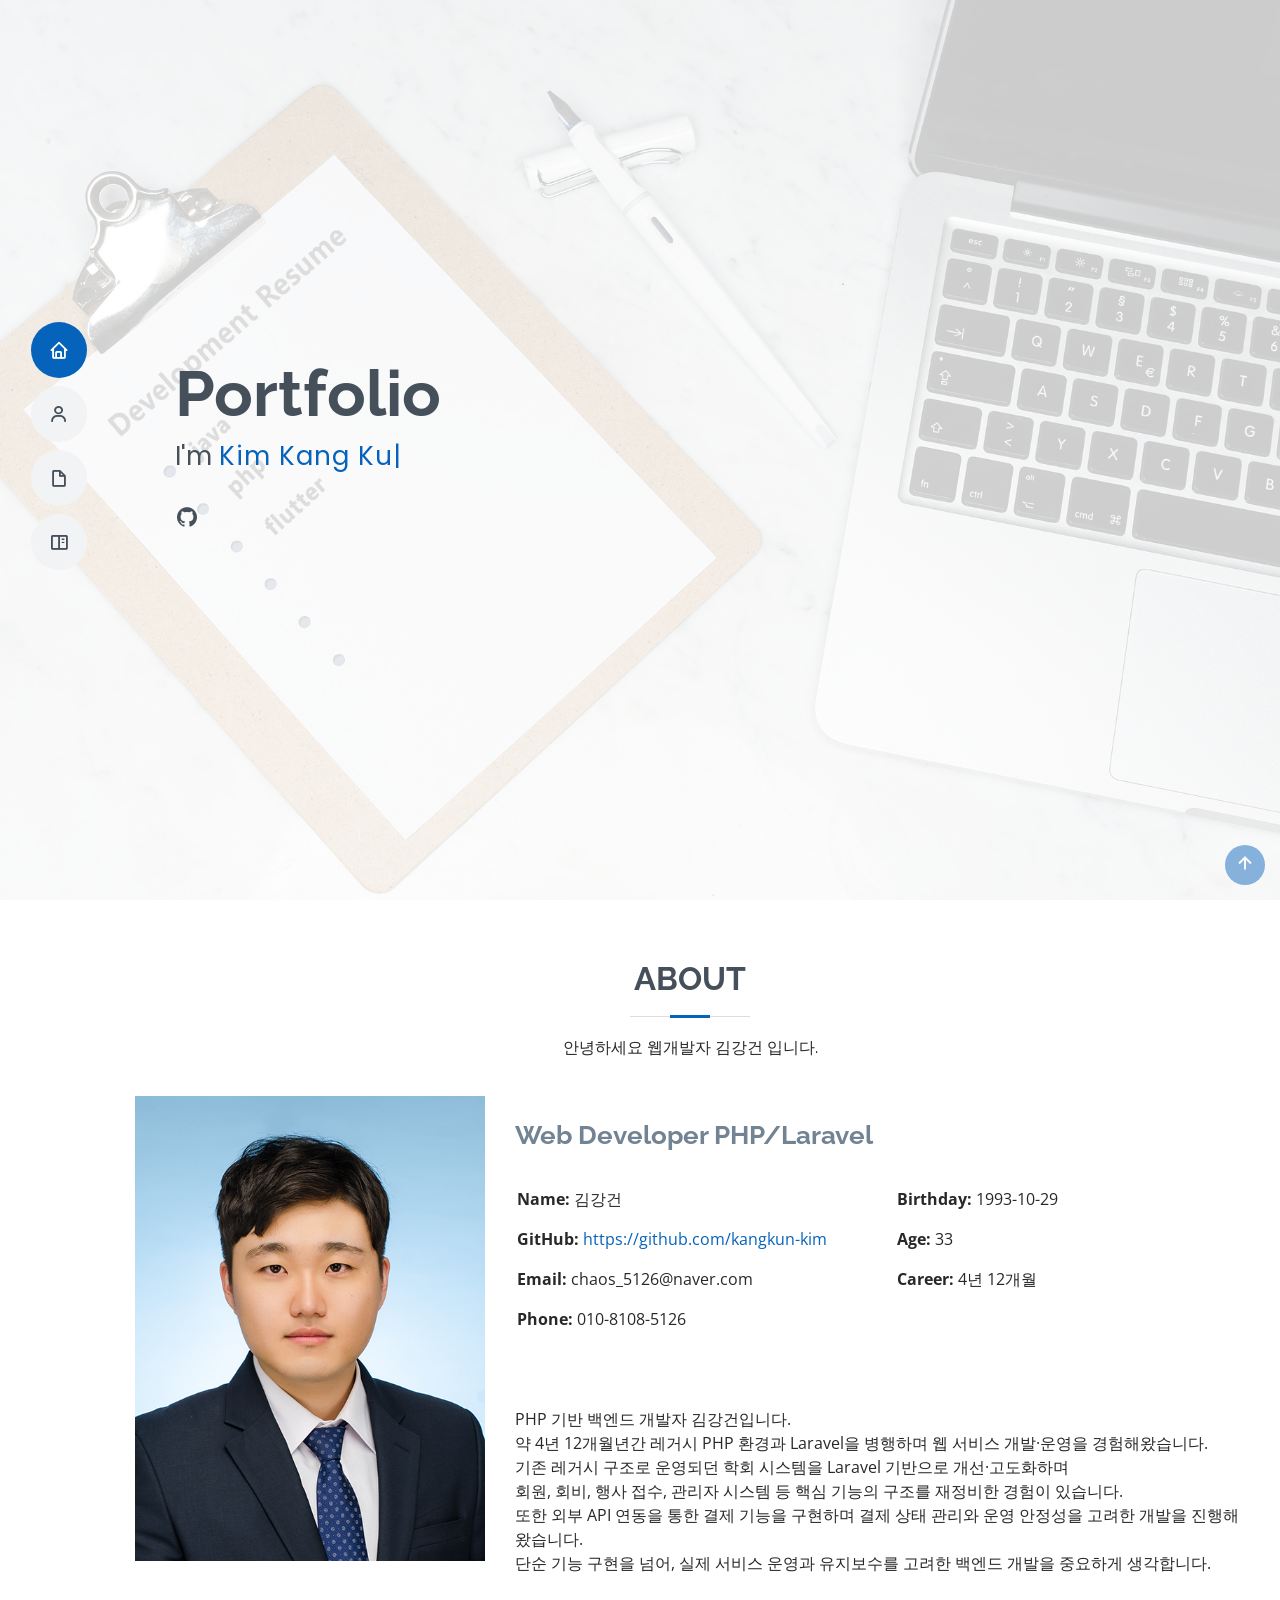
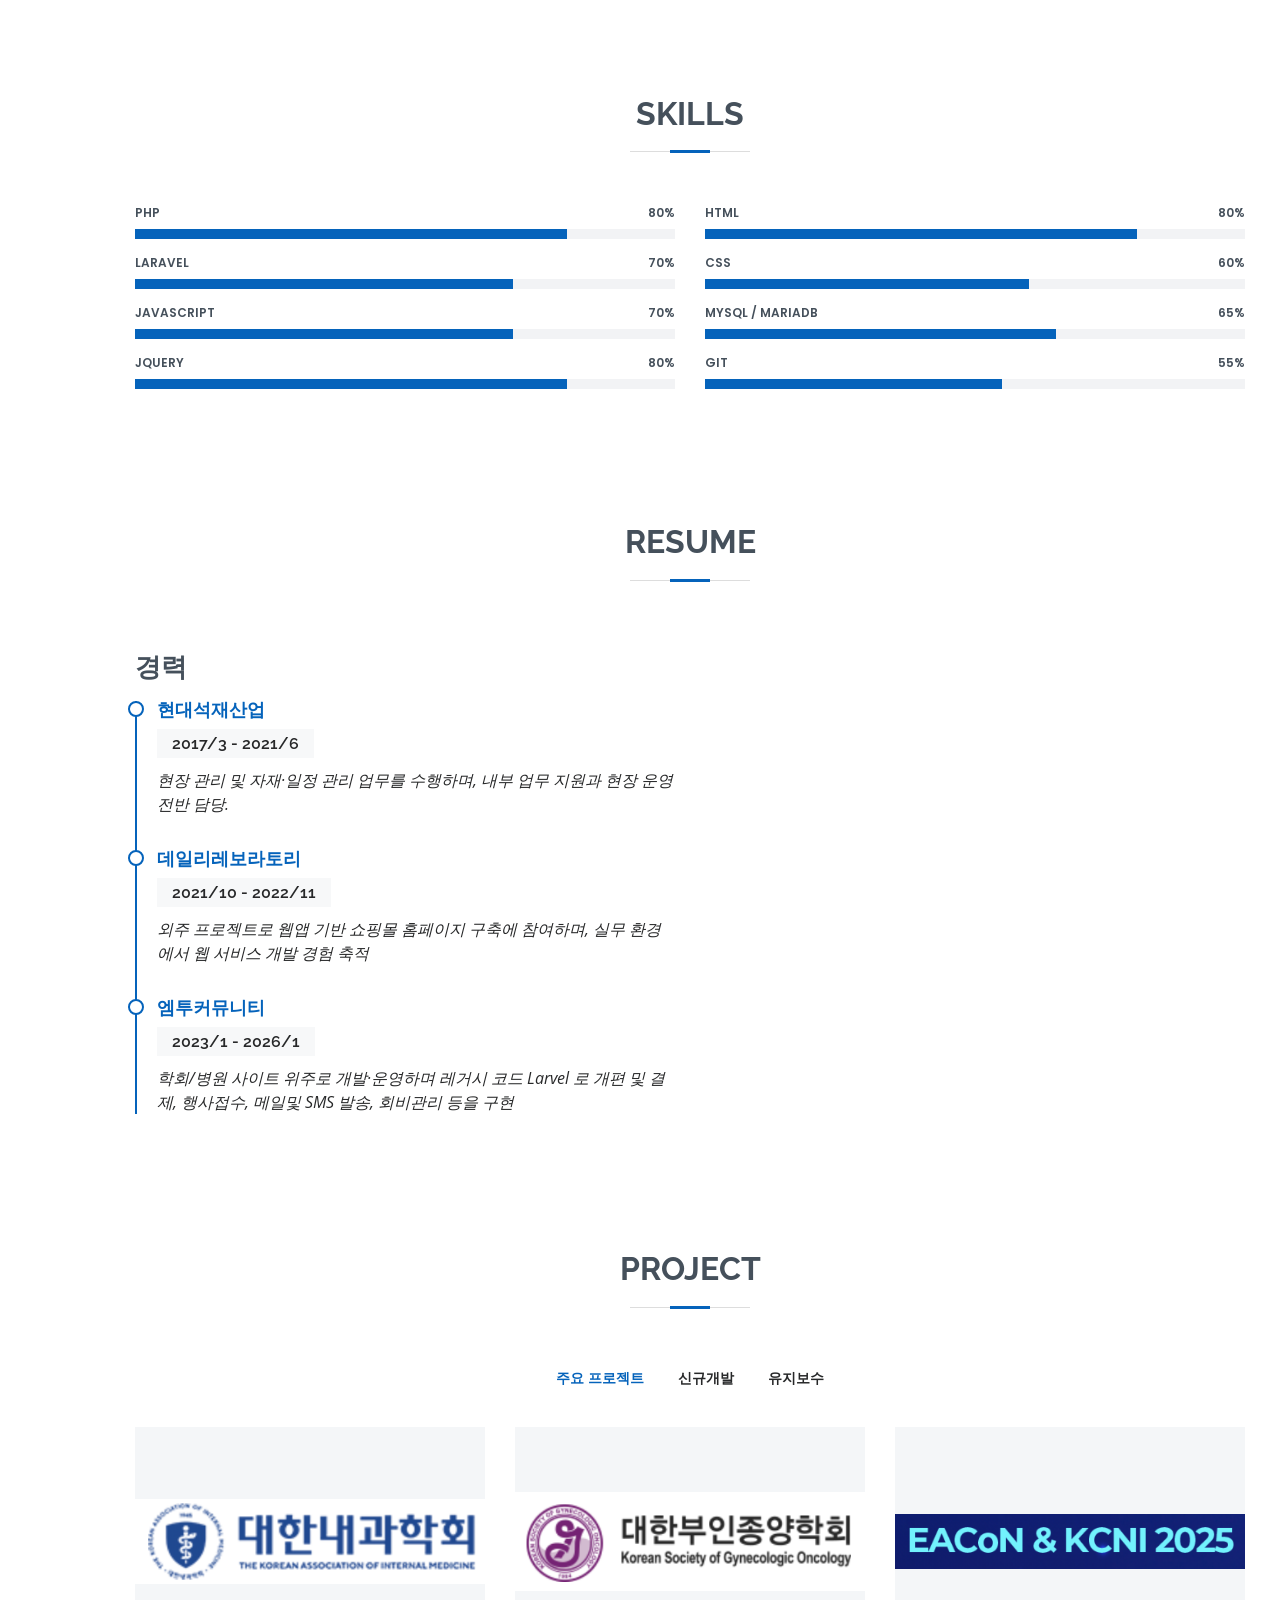
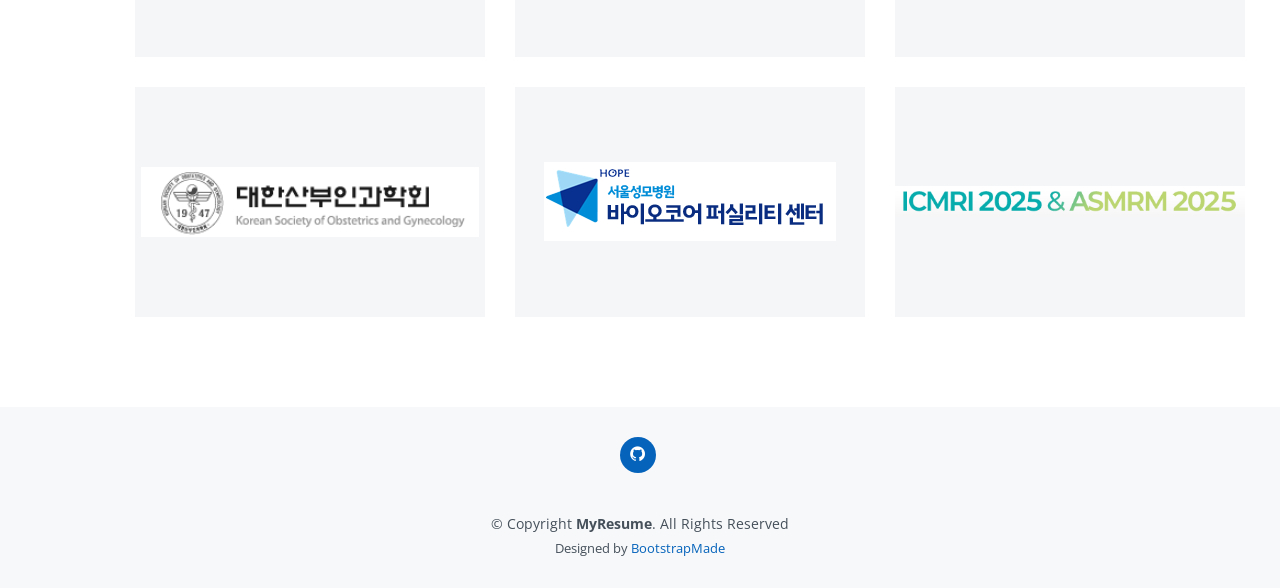
==== index.html @ 1f988ce3 "최종 포트폴리오 업데이트" ====
<!DOCTYPE html>
<html lang="kr">

<head>
    <meta charset="utf-8">
    <meta content="width=device-width, initial-scale=1.0" name="viewport">

    <title>Portfolio</title>
    <meta content="" name="description">
    <meta content="" name="keywords">

    <meta property="og:title" content="Portfolio" />
    <meta property="og:url" content="http://www.asufi.tk/" />
    <meta property="og:type" content="website" />
    <meta property="og:image" content="./img/hero-bg.png" />
    <meta property="og:title" content="Portfolio" />
    <meta property="og:description" content="Developer Portfolio" />

    <!-- Favicons -->
    <link href="./img/favicon.png" rel="icon">
    <link href="./img/apple-touch-icon.png" rel="apple-touch-icon">

    <!-- Google Fonts -->
    <link
        href="https://fonts.googleapis.com/css?family=Open+Sans:300,300i,400,400i,600,600i,700,700i|Raleway:300,300i,400,400i,500,500i,600,600i,700,700i|Poppins:300,300i,400,400i,500,500i,600,600i,700,700i"
        rel="stylesheet">

    <!-- Vendor CSS Files -->
    <link href="./vendor/bootstrap/css/bootstrap.min.css" rel="stylesheet">
    <link href="./vendor/icofont/icofont.min.css" rel="stylesheet">
    <link href="./vendor/boxicons/css/boxicons.min.css" rel="stylesheet">
    <link href="./vendor/venobox/venobox.css" rel="stylesheet">
    <link href="./vendor/owl.carousel/assets/owl.carousel.min.css" rel="stylesheet">
    <link href="./vendor/aos/aos.css" rel="stylesheet">

    <!-- Template Main CSS File -->
    <link href="./css/style.css" rel="stylesheet">

    <style>
        .portfolio-wrap > img {
            width: 100%;
            max-height: 135.93px;
        }

        .thumb-box {
            width: 100%;
            height: 230px;
            display: flex;
            align-items: center;
            justify-content: center;
            background: #f4f6f8;
        }

        .thumb-box img {
            max-width: 100%;
            max-height: 100%;
            object-fit: contain;
        }
    </style>

    <!-- jquery -->
    <script src="https://ajax.googleapis.com/ajax/libs/jquery/3.5.1/jquery.min.js"></script>
</head>

<body>
    <!-- ======= Mobile nav toggle button ======= -->
    <i class="bi bi-list mobile-nav-toggle d-xl-none"></i>
    <!-- ======= Header ======= -->
    <header id="header" class="d-flex flex-column justify-content-center">

        <nav id="navbar" class="navbar nav-menu">
            <ul>
                <li>
                    <a href="#hero" class="nav-link scrollto active">
                        <i class="bx bx-home"></i>
                        <span>Home</span>
                    </a>
                </li>
                <li>
                    <a href="#about" class="nav-link scrollto">
                        <i class="bx bx-user"></i>
                        <span>About</span>
                    </a>
                </li>
                <li>
                    <a href="#resume" class="nav-link scrollto">
                        <i class="bx bx-file-blank"></i>
                        <span>Resume</span>
                    </a>
                </li>
                <li>
                    <a href="#portfolio" class="nav-link scrollto">
                        <i class="bx bx-book-content"></i>
                        <span>Project</span>
                    </a>
                </li>
            </ul>
        </nav>
        <!-- .nav-menu -->
    </header>
    <!-- End Header -->

    <!-- ======= Hero Section ======= -->
    <section id="hero" class="d-flex flex-column justify-content-center">
        <div class="container" data-aos="zoom-in" data-aos-delay="100">
            <h1>Portfolio</h1>
            <p>I'm <span class="typed" id="typed-text"></span></p>

            <div class="social-links" id="hero-social-links">
            </div>
        </div>
    </section>
    <!-- End Hero -->

    <main id="main">
        <!-- ======= About Section ======= -->
        <section id="about" class="about">
            <div class="container" data-aos="fade-up">

                <div class="section-title">
                    <h2>About</h2>
                    <h6 id="about-greeting"></h6>
                </div>

                <div class="row">
                    <div class="col-lg-4">
                        <img src="./img/profile-img.jpg" class="img-fluid" alt="">
                    </div>
                    <div class="col-lg-8 pt-4 pt-lg-0 content">
                        <br>
                        <h3 id="about-title"></h3>

                        <br>
                        <div class="row">
                            <div class="col-lg-6">
                                <ul id="about-info-left"></ul>
                            </div>

                            <div class="col-lg-6">
                                <ul id="about-info-right"></ul>
                            </div>
                        </div>

                        <br>

                        <p id="about-text"></p>
                    </div>
                </div>

            </div>
        </section>
        <!-- End About Section -->

        <!-- ======= Skills Section ======= -->
        <section id="skills" class="skills section-bg">
            <div class="container" data-aos="fade-up">
                <div class="section-title">
                    <h2>Skills</h2>
                    <p></p>
                </div>

                <div class="row skills-content" id="skills-container">
                </div>
            </div>
        </section>
        <!-- End Skills Section -->

        <!-- ======= Resume Section ======= -->
        <section id="resume" class="resume">
            <div class="container" data-aos="fade-up">
                <div class="section-title">
                    <h2>Resume</h2>
                </div>

                <div class="row">
                    <div class="col-lg-6">
                        <h3 class="resume-title">경력</h3>
                        <div id="resume-container"></div>
                    </div>
                </div>

            </div>
        </section>
        <!-- End Resume Section -->


        <!-- ======= Project Section ======= -->
        <section id="portfolio" class="portfolio section-bg">
            <div class="container" data-aos="fade-up">

                <div class="section-title">
                    <h2>Project</h2>
                
                </div>

                <div class="row">
                    <div class="col-lg-12 d-flex justify-content-center" data-aos="fade-up" data-aos-delay="100">
                        <ul id="portfolio-flters">
                            <li data-filter="*" class="filter-active">주요 프로젝트</li>
                            <li data-filter=".filter-web">신규개발</li>
                            <li data-filter=".filter-app">유지보수</li>
                        </ul>
                    </div>
                </div>

                <div class="row portfolio-container" id="portfolio-container" data-aos="fade-up" data-aos-delay="200">
                </div>

            </div>
        </section>
        <!-- End Portfolio Section -->
    </main>


    <!-- ======= Footer ======= -->
    <footer id="footer">
        <div class="container">
            <div class="social-links" id="footer-social-links">
            </div>

            <div class="copyright">
                &copy; Copyright <strong><span>MyResume</span></strong>. All Rights Reserved
            </div>

            <div class="credits">
                Designed by <a href="https://bootstrapmade.com/">BootstrapMade</a>
            </div>
        </div>
    </footer>
    <!-- End Footer -->

    <a href="#" class="back-to-top"><i class="bx bx-up-arrow-alt"></i></a>
    <div id="preloader"></div>

    <!-- Vendor JS Files -->
    <script src="./vendor/jquery/jquery.min.js"></script>
    <script src="./vendor/bootstrap/js/bootstrap.bundle.min.js"></script>
    <script src="./vendor/jquery.easing/jquery.easing.min.js"></script>
    <script src="./vendor/php-email-form/validate.js"></script>
    <script src="./vendor/waypoints/jquery.waypoints.min.js"></script>
    <script src="./vendor/counterup/counterup.min.js"></script>
    <script src="./vendor/isotope-layout/isotope.pkgd.min.js"></script>
    <script src="./vendor/venobox/venobox.min.js"></script>
    <script src="./vendor/owl.carousel/owl.carousel.min.js"></script>
    <script src="./vendor/typed.js/typed.min.js"></script>
    <script src="./vendor/aos/aos.js"></script>

    <!-- Template Main JS File -->
    <script src="./js/main.js"></script>

    <script>
        let siteData = null;

        const calculateAge = (birthday) => {
            const currentDate = new Date();
            const currentYear = currentDate.getFullYear();
            const currentMonth = currentDate.getMonth();
            const currentDay = currentDate.getDate();

            const birthParts = birthday.split('-');
            const birthDate = new Date(parseInt(birthParts[0]), parseInt(birthParts[1]) - 1, parseInt(birthParts[2]));

            let age = currentYear - birthDate.getFullYear();

            if (currentMonth < birthDate.getMonth() ||
                (currentMonth === birthDate.getMonth() && currentDay < birthDate.getDate())) {
                age--;
            }

            return age;
        }

        const calculateCareer = (careerStart) => {
            const startParts = careerStart.split('-');
            const startDate = new Date(parseInt(startParts[0]), parseInt(startParts[1]) - 1, 1);
            const currentDate = new Date();

            let years = currentDate.getFullYear() - startDate.getFullYear();
            let months = currentDate.getMonth() - startDate.getMonth();

            if (months < 0) {
                years--;
                months += 12;
            }

            months += 1;

            return `${years}년 ${months}개월`;
        }

        const renderSocialLinks = (containerId, profile) => {
            const container = document.getElementById(containerId);
            container.innerHTML = `
                <a href="${profile.github}" class="github"><i class="bx bxl-github"></i></a>
            `;
        }

        const renderHero = (profile) => {
            renderSocialLinks('hero-social-links', profile);

            // typed.js 초기화
            if ($('.typed').length) {
                new Typed('#typed-text', {
                    strings: profile.typedItems,
                    loop: true,
                    typeSpeed: 100,
                    backSpeed: 50,
                    backDelay: 2000
                });
            }
        }

        const renderAbout = (profile) => {
            const career = calculateCareer(profile.careerStart);
            const age = calculateAge(profile.birthday);

            document.getElementById('about-greeting').textContent = `안녕하세요 웹개발자 ${profile.name} 입니다.`;
            document.getElementById('about-title').textContent = profile.title;

            document.getElementById('about-info-left').innerHTML = `
                <li><i class="bi bi-chevron-right"></i> <strong>Name:</strong> <span>${profile.name}</span></li>
                <li><i class="bi bi-chevron-right"></i> <strong>GitHub:</strong> <span><a href="${profile.github}">${profile.github}</a></span></li>
                <li><i class="bi bi-chevron-right"></i> <strong>Email:</strong> <span>${profile.email}</span></li>
                <li><i class="bi bi-chevron-right"></i> <strong>Phone:</strong> <span>${profile.phone}</span></li>
            `;

            document.getElementById('about-info-right').innerHTML = `
                <li><i class="bi bi-chevron-right"></i> <strong>Birthday:</strong> <span>${profile.birthday}</span></li>
                <li><i class="bi bi-chevron-right"></i> <strong>Age:</strong> <span>${age}</span></li>
                <li><i class="bi bi-chevron-right"></i> <strong>Career:</strong> <span>${career}</span></li>
                
            `;

            let aboutText = profile.aboutText.replace(/<span class="career"><\/span>/g, career);
            document.getElementById('about-text').innerHTML = '<br>' + aboutText;

            renderSocialLinks('footer-social-links', profile);
        }

        const renderSkills = (skills) => {
            const container = document.getElementById('skills-container');
            let html = '';

            for (let i = 0; i < skills.length; i += 2) {
                html += '<div class="col-lg-6">';

                // First skill in pair
                html += `
                    <div class="progress">
                        <span class="skill">${skills[i].name} <i class="val">${skills[i].percentage}%</i></span>
                        <div class="progress-bar-wrap">
                            <div class="progress-bar" role="progressbar" aria-valuenow="${skills[i].percentage}" aria-valuemin="0" aria-valuemax="100"></div>
                        </div>
                    </div>
                `;

                // Second skill in pair (if exists)
                if (skills[i + 1]) {
                    html += `
                        <div class="progress">
                            <span class="skill">${skills[i + 1].name} <i class="val">${skills[i + 1].percentage}%</i></span>
                            <div class="progress-bar-wrap">
                                <div class="progress-bar" role="progressbar" aria-valuenow="${skills[i + 1].percentage}" aria-valuemin="0" aria-valuemax="100"></div>
                            </div>
                        </div>
                    `;
                }

                html += '</div>';
            }

            container.innerHTML = html;
        }

        const renderResume = (resume) => {
            const container = document.getElementById('resume-container');
            let html = '';

            resume.forEach(item => {
                html += `
                    <div class="resume-item">
                        <h4>${item.title}</h4>
                        <h5>${item.period}</h5>
                        <p><em>${item.description}</em></p>
                    </div>
                `;
            });

            container.innerHTML = html;
        }

        const renderProjects = (projects) => {
            const container = document.getElementById('portfolio-container');
            let html = '';

            projects.forEach(project => {
                html += `
                    <div class="col-lg-4 col-md-6 portfolio-item ${project.filter}">
                        <div class="portfolio-wrap">
    <div class="thumb-box">
        <img src="${project.thumbnail}" alt="">
    </div>
    <div class="portfolio-info">
                                <h4>${project.name}</h4>
                                <p>${project.category}</p>
                                <div class="portfolio-links">
                                    <a href="./project.html?name=${project.id}"
                                        data-gall="portfolioDetailsGallery" data-vbtype="iframe" class="venobox"
                                        title="Portfolio Details"><i class="bx bx-link"></i></a>
                                </div>
                            </div>
                        </div>
                    </div>
                `;
            });

            container.innerHTML = html;
        }

        const initIsotope = () => {
            let portfolioContainer = document.querySelector('.portfolio-container');
            if (portfolioContainer) {
                let portfolioIsotope = new Isotope(portfolioContainer, {
                    itemSelector: '.portfolio-item'
                });

                let portfolioFilters = document.querySelectorAll('#portfolio-flters li');

                portfolioFilters.forEach(filter => {
                    filter.addEventListener('click', function(e) {
                        e.preventDefault();
                        portfolioFilters.forEach(el => el.classList.remove('filter-active'));
                        this.classList.add('filter-active');

                        portfolioIsotope.arrange({
                            filter: this.getAttribute('data-filter')
                        });
                    });
                });
            }
        }

        const initVenobox = () => {
            $(document).ready(function() {
                $('.venobox').venobox();
            });
        }

        $(function() {
            fetch('./data.json')
                .then(response => response.json())
                .then(data => {
                    siteData = data;

                    renderHero(data.profile);
                    renderAbout(data.profile);
                    renderSkills(data.skills);
                    renderResume(data.resume);
                    renderProjects(data.projects);

                    // 포트폴리오 필터 재초기화
                    setTimeout(() => {
                        initIsotope();
                        initVenobox();
                    }, 100);
                })
                .catch(error => console.error('Error loading data:', error));
        });
    </script>

</body>

</html>
---- css/style.css ----
/**
* Template Name: MyResume - v2.1.0
* Template URL: https://bootstrapmade.com/free-html-bootstrap-template-my-resume/
* Author: BootstrapMade.com
* License: https://bootstrapmade.com/license/
*/

/*--------------------------------------------------------------
# General
--------------------------------------------------------------*/
body {
  font-family: "Open Sans", sans-serif;
  color: #272829;
}

a {
  color: #0563bb;
}

a:hover {
  color: #067ded;
  text-decoration: none;
}

h1, h2, h3, h4, h5, h6 {
  font-family: "Raleway", sans-serif;
}

#contactFormbutton {
    background: #0563bb;
    border: 0;
    padding: 10px 35px;
    color: #fff;
    transition: 0.4s;
    border-radius: 50px;
  }

  #contactFormbutton {
    background: #0678e3;
  }

/*--------------------------------------------------------------
# Back to top button
--------------------------------------------------------------*/
.back-to-top {
  position: fixed;
  display: none;
  width: 40px;
  height: 40px;
  border-radius: 50px;
  right: 15px;
  bottom: 15px;
  background: #0563bb;
  color: #fff;
  transition: display 0.5s ease-in-out;
  z-index: 99999;
}

.back-to-top i {
  font-size: 24px;
  position: absolute;
  top: 7px;
  left: 8px;
}

.back-to-top:hover {
  color: #fff;
  background: #0678e3;
  transition: background 0.2s ease-in-out;
}

/*--------------------------------------------------------------
# Preloader
--------------------------------------------------------------*/
#preloader {
  position: fixed;
  top: 0;
  left: 0;
  right: 0;
  bottom: 0;
  z-index: 9999;
  overflow: hidden;
  background: #fff;
}

#preloader:before {
  content: "";
  position: fixed;
  top: calc(50% - 30px);
  left: calc(50% - 30px);
  border: 6px solid #0563bb;
  border-top-color: #fff;
  border-bottom-color: #fff;
  border-radius: 50%;
  width: 60px;
  height: 60px;
  -webkit-animation: animate-preloader 1s linear infinite;
  animation: animate-preloader 1s linear infinite;
}

@-webkit-keyframes animate-preloader {
  0% {
    transform: rotate(0deg);
  }
  100% {
    transform: rotate(360deg);
  }
}

@keyframes animate-preloader {
  0% {
    transform: rotate(0deg);
  }
  100% {
    transform: rotate(360deg);
  }
}

/*--------------------------------------------------------------
# Disable aos animation delay on mobile devices
--------------------------------------------------------------*/
@media screen and (max-width: 768px) {
  [data-aos-delay] {
    transition-delay: 0 !important;
  }
}

/*--------------------------------------------------------------
# Header
--------------------------------------------------------------*/
#header {
  position: fixed;
  top: 0;
  left: 0;
  bottom: 0;
  z-index: 9997;
  transition: all 0.5s;
  padding: 15px;
  overflow-y: auto;
}

@media (max-width: 992px) {
  #header {
    width: 300px;
    background: #fff;
    border-right: 1px solid #e6e9ec;
    left: -300px;
  }
}

@media (min-width: 992px) {
  #main {
    margin-left: 100px;
  }
}

/*--------------------------------------------------------------
# Navigation Menu
--------------------------------------------------------------*/
/* Desktop Navigation */
.nav-menu * {
  margin: 0;
  padding: 0;
  list-style: none;
}

.nav-menu > ul > li {
  position: relative;
  white-space: nowrap;
}

.nav-menu a {
  display: flex;
  align-items: center;
  color: #45505b;
  padding: 10px 18px;
  margin-bottom: 8px;
  transition: 0.3s;
  font-size: 15px;
  border-radius: 50px;
  background: #f2f3f5;
  height: 56px;
  width: 100%;
  overflow: hidden;
  transition: 0.3s;
}

.nav-menu a i {
  font-size: 20px;
}

.nav-menu a span {
  padding: 0 5px 0 7px;
  color: #45505b;
}

@media (min-width: 992px) {
  .nav-menu a {
    width: 56px;
  }
  .nav-menu a span {
    display: none;
    color: #fff;
  }
}

.nav-menu a:hover, .nav-menu .active > a, .nav-menu li:hover > a {
  color: #fff;
  background: #0563bb;
}

.nav-menu a:hover span, .nav-menu .active > a span, .nav-menu li:hover > a span {
  color: #fff;
}

.nav-menu a:hover, .nav-menu li:hover > a {
  width: 100%;
  color: #fff;
}

.nav-menu a:hover span, .nav-menu li:hover > a span {
  display: block;
}

/* Mobile Navigation */
.mobile-nav-toggle {
  position: fixed;
  right: 15px;
  top: 15px;
  z-index: 9998;
  border: 0;
  background: none;
  font-size: 24px;
  transition: all 0.4s;
  outline: none !important;
  line-height: 1;
  cursor: pointer;
  text-align: right;
}

.mobile-nav-toggle i {
  color: #45505b;
}

.mobile-nav-active {
  overflow: hidden;
}

.mobile-nav-active #header {
  left: 0;
}

.mobile-nav-active .mobile-nav-toggle i {
  color: #0563bb;
}

/*--------------------------------------------------------------
# Hero Section
--------------------------------------------------------------*/
#hero {
  width: 100%;
  height: 100vh;
  background: url("../img/hero-bg.jpg") top right no-repeat;
  background-size: cover;
  position: relative;
}

@media (min-width: 992px) {
  #hero {
    padding-left: 160px;
  }
}

#hero:before {
  content: "";
  background: rgba(255, 255, 255, 0.8);
  position: absolute;
  bottom: 0;
  top: 0;
  left: 0;
  right: 0;
}

#hero h1 {
  margin: 0;
  font-size: 64px;
  font-weight: 700;
  line-height: 56px;
  color: #45505b;
}

#hero p {
  color: #45505b;
  margin: 15px 0 0 0;
  font-size: 26px;
  font-family: "Poppins", sans-serif;
}

#hero p span {
  color: #0563bb;
  letter-spacing: 1px;
}

#hero .social-links {
  margin-top: 30px;
}

#hero .social-links a {
  font-size: 24px;
  display: inline-block;
  color: #45505b;
  line-height: 1;
  margin-right: 20px;
  transition: 0.3s;
}

#hero .social-links a:hover {
  color: #0563bb;
}

@media (max-width: 992px) {
  #hero {
    text-align: center;
  }
  #hero h1 {
    font-size: 32px;
    line-height: 36px;
  }
  #hero p {
    margin-top: 10px;
    font-size: 20px;
    line-height: 24px;
  }
}

/*--------------------------------------------------------------
# Sections General
--------------------------------------------------------------*/
section {
  padding: 60px 0;
  overflow: hidden;
}

.section-title {
  text-align: center;
  padding-bottom: 30px;
}

.section-title h2 {
  font-size: 32px;
  font-weight: bold;
  text-transform: uppercase;
  margin-bottom: 20px;
  padding-bottom: 20px;
  position: relative;
  color: #45505b;
}

.section-title h2::before {
  content: '';
  position: absolute;
  display: block;
  width: 120px;
  height: 1px;
  background: #ddd;
  bottom: 1px;
  left: calc(50% - 60px);
}

.section-title h2::after {
  content: '';
  position: absolute;
  display: block;
  width: 40px;
  height: 3px;
  background: #0563bb;
  bottom: 0;
  left: calc(50% - 20px);
}

.section-title p {
  margin-bottom: 0;
}

/*--------------------------------------------------------------
# About
--------------------------------------------------------------*/
.about .content h3 {
  font-weight: 700;
  font-size: 26px;
  color: #728394;
}

.about .content ul {
  list-style: none;
  padding: 0;
}

.about .content ul li {
  padding-bottom: 10px;
}

.about .content ul i {
  font-size: 20px;
  padding-right: 2px;
  color: #0563bb;
}

.about .content p:last-child {
  margin-bottom: 0;
}

/*--------------------------------------------------------------
# Facts
--------------------------------------------------------------*/
.facts .count-box {
  padding: 30px 30px 25px 30px;
  margin-top: 30px;
  width: 100%;
  position: relative;
  text-align: center;
  background: #fff;
}

.facts .count-box i {
  position: absolute;
  top: -25px;
  left: 50%;
  transform: translateX(-50%);
  font-size: 24px;
  background: #0563bb;
  padding: 12px;
  color: #fff;
  border-radius: 50px;
}

.facts .count-box span {
  font-size: 36px;
  display: block;
  font-weight: 600;
  color: #011426;
}

.facts .count-box p {
  padding: 0;
  margin: 0;
  font-family: "Raleway", sans-serif;
  font-size: 14px;
}

/*--------------------------------------------------------------
# Akills
--------------------------------------------------------------*/
.skills .progress {
  height: 50px;
  display: block;
  background: none;
}

.skills .progress .skill {
  padding: 10px 0;
  margin: 0 0 6px 0;
  text-transform: uppercase;
  display: block;
  font-weight: 600;
  font-family: "Poppins", sans-serif;
  color: #45505b;
}

.skills .progress .skill .val {
  float: right;
  font-style: normal;
}

.skills .progress-bar-wrap {
  background: #f2f3f5;
}

.skills .progress-bar {
  width: 1px;
  height: 10px;
  transition: .9s;
  background-color: #0563bb;
}

/*--------------------------------------------------------------
# Resume
--------------------------------------------------------------*/
.resume .resume-title {
  font-size: 26px;
  font-weight: 700;
  margin-top: 20px;
  margin-bottom: 20px;
  color: #45505b;
}

.resume .resume-item {
  padding: 0 0 20px 20px;
  margin-top: -2px;
  border-left: 2px solid #0563bb;
  position: relative;
}

.resume .resume-item h4 {
  line-height: 18px;
  font-size: 18px;
  font-weight: 600;
  text-transform: uppercase;
  font-family: "Poppins", sans-serif;
  color: #0563bb;
  margin-bottom: 10px;
}

.resume .resume-item h5 {
  font-size: 16px;
  background: #f7f8f9;
  padding: 5px 15px;
  display: inline-block;
  font-weight: 600;
  margin-bottom: 10px;
}

.resume .resume-item ul {
  padding-left: 20px;
}

.resume .resume-item ul li {
  padding-bottom: 10px;
}

.resume .resume-item:last-child {
  padding-bottom: 0;
}

.resume .resume-item::before {
  content: "";
  position: absolute;
  width: 16px;
  height: 16px;
  border-radius: 50px;
  left: -9px;
  top: 0;
  background: #fff;
  border: 2px solid #0563bb;
}

/*--------------------------------------------------------------
# Portfolio
--------------------------------------------------------------*/
.portfolio .portfolio-item {
  margin-bottom: 30px;
}

.portfolio #portfolio-flters {
  padding: 0;
  margin: 0 auto 25px auto;
  list-style: none;
  text-align: center;
  background: #fff;
  border-radius: 50px;
  padding: 2px 15px;
}

.portfolio #portfolio-flters li {
  cursor: pointer;
  display: inline-block;
  padding: 10px 15px;
  font-size: 14px;
  font-weight: 600;
  line-height: 1;
  text-transform: uppercase;
  color: #272829;
  margin-bottom: 5px;
  transition: all 0.3s ease-in-out;
}

.portfolio #portfolio-flters li:hover, .portfolio #portfolio-flters li.filter-active {
  color: #0563bb;
}

.portfolio #portfolio-flters li:last-child {
  margin-right: 0;
}

.portfolio .portfolio-wrap {
  transition: 0.3s;
  position: relative;
  overflow: hidden;
  z-index: 1;
  background: rgba(69, 80, 91, 0.8);
}

.portfolio .portfolio-wrap::before {
  content: "";
  background: rgba(255, 255, 255, 0.7);
  position: absolute;
  left: 30px;
  right: 30px;
  top: 30px;
  bottom: 30px;
  transition: all ease-in-out 0.3s;
  z-index: 2;
  opacity: 0;
}

.portfolio .portfolio-wrap .portfolio-info {
  opacity: 0;
  position: absolute;
  top: 0;
  left: 0;
  right: 0;
  bottom: 0;
  text-align: center;
  z-index: 3;
  transition: all ease-in-out 0.3s;
  display: flex;
  flex-direction: column;
  justify-content: center;
  align-items: center;
}

.portfolio .portfolio-wrap .portfolio-info::before {
  display: block;
  content: "";
  width: 48px;
  height: 48px;
  position: absolute;
  top: 35px;
  left: 35px;
  border-top: 3px solid #d7dce1;
  border-left: 3px solid #d7dce1;
  transition: all 0.5s ease 0s;
  z-index: 9994;
}

.portfolio .portfolio-wrap .portfolio-info::after {
  display: block;
  content: "";
  width: 48px;
  height: 48px;
  position: absolute;
  bottom: 35px;
  right: 35px;
  border-bottom: 3px solid #d7dce1;
  border-right: 3px solid #d7dce1;
  transition: all 0.5s ease 0s;
  z-index: 9994;
}

.portfolio .portfolio-wrap .portfolio-info h4 {
  font-size: 20px;
  color: #45505b;
  font-weight: 600;
}

.portfolio .portfolio-wrap .portfolio-info p {
  color: #45505b;
  font-size: 14px;
  text-transform: uppercase;
  padding: 0;
  margin: 0;
}

.portfolio .portfolio-wrap .portfolio-links {
  text-align: center;
  z-index: 4;
}

.portfolio .portfolio-wrap .portfolio-links a {
  color: #45505b;
  margin: 0 2px;
  font-size: 28px;
  display: inline-block;
  transition: 0.3s;
}

.portfolio .portfolio-wrap .portfolio-links a:hover {
  color: #148af9;
}

.portfolio .portfolio-wrap:hover::before {
  top: 0;
  left: 0;
  right: 0;
  bottom: 0;
  opacity: 1;
}

.portfolio .portfolio-wrap:hover .portfolio-info {
  opacity: 1;
}

.portfolio .portfolio-wrap:hover .portfolio-info::before {
  top: 15px;
  left: 15px;
}

.portfolio .portfolio-wrap:hover .portfolio-info::after {
  bottom: 15px;
  right: 15px;
}

/*--------------------------------------------------------------
# Services
--------------------------------------------------------------*/
.services .icon-box {
  text-align: center;
  padding: 70px 20px 80px 20px;
  transition: all ease-in-out 0.3s;
  background: #fff;
  box-shadow: 0px 5px 90px 0px rgba(110, 123, 131, 0.05);
}

.services .icon-box .icon {
  margin: 0 auto;
  width: 100px;
  height: 100px;
  display: flex;
  align-items: center;
  justify-content: center;
  transition: ease-in-out 0.3s;
  position: relative;
}

.services .icon-box .icon i {
  font-size: 36px;
  transition: 0.5s;
  position: relative;
}

.services .icon-box .icon svg {
  position: absolute;
  top: 0;
  left: 0;
}

.services .icon-box .icon svg path {
  transition: 0.5s;
  fill: #f5f5f5;
}

.services .icon-box h4 {
  font-weight: 600;
  margin: 10px 0 15px 0;
  font-size: 22px;
}

.services .icon-box h4 a {
  color: #45505b;
  transition: ease-in-out 0.3s;
}

.services .icon-box p {
  line-height: 24px;
  font-size: 14px;
  margin-bottom: 0;
}

.services .icon-box:hover {
  border-color: #fff;
  box-shadow: 0px 0 35px 0 rgba(0, 0, 0, 0.08);
}

.services .iconbox-blue i {
  color: #47aeff;
}

.services .iconbox-blue:hover .icon i {
  color: #fff;
}

.services .iconbox-blue:hover .icon path {
  fill: #47aeff;
}

.services .iconbox-orange i {
  color: #ffa76e;
}

.services .iconbox-orange:hover .icon i {
  color: #fff;
}

.services .iconbox-orange:hover .icon path {
  fill: #ffa76e;
}

.services .iconbox-pink i {
  color: #e80368;
}

.services .iconbox-pink:hover .icon i {
  color: #fff;
}

.services .iconbox-pink:hover .icon path {
  fill: #e80368;
}

.services .iconbox-yellow i {
  color: #ffbb2c;
}

.services .iconbox-yellow:hover .icon i {
  color: #fff;
}

.services .iconbox-yellow:hover .icon path {
  fill: #ffbb2c;
}

.services .iconbox-red i {
  color: #ff5828;
}

.services .iconbox-red:hover .icon i {
  color: #fff;
}

.services .iconbox-red:hover .icon path {
  fill: #ff5828;
}

.services .iconbox-teal i {
  color: #11dbcf;
}

.services .iconbox-teal:hover .icon i {
  color: #fff;
}

.services .iconbox-teal:hover .icon path {
  fill: #11dbcf;
}

/*--------------------------------------------------------------
# Testimonials
--------------------------------------------------------------*/
.testimonials .section-header {
  margin-bottom: 40px;
}

.testimonials .testimonial-item {
  text-align: center;
}

.testimonials .testimonial-item .testimonial-img {
  width: 120px;
  border-radius: 50%;
  border: 4px solid #fff;
  margin: 0 auto;
}

.testimonials .testimonial-item h3 {
  font-size: 20px;
  font-weight: bold;
  margin: 10px 0 5px 0;
  color: #111;
}

.testimonials .testimonial-item h4 {
  font-size: 14px;
  color: #999;
  margin: 0 0 15px 0;
}

.testimonials .testimonial-item .quote-icon-left, .testimonials .testimonial-item .quote-icon-right {
  color: #90c8fc;
  font-size: 26px;
}

.testimonials .testimonial-item .quote-icon-left {
  display: inline-block;
  left: -5px;
  position: relative;
}

.testimonials .testimonial-item .quote-icon-right {
  display: inline-block;
  right: -5px;
  position: relative;
  top: 10px;
}

.testimonials .testimonial-item p {
  font-style: italic;
  margin: 0 auto 15px auto;
}

.testimonials .owl-nav, .testimonials .owl-dots {
  margin-top: 5px;
  text-align: center;
}

.testimonials .owl-dot {
  display: inline-block;
  margin: 0 5px;
  width: 12px;
  height: 12px;
  border-radius: 50%;
  background-color: #ddd !important;
}

.testimonials .owl-dot.active {
  background-color: #0563bb !important;
}

@media (min-width: 992px) {
  .testimonials .testimonial-item p {
    width: 80%;
  }
}

/*--------------------------------------------------------------
# Contact
--------------------------------------------------------------*/
.contact .info {
  width: 100%;
  background: #fff;
}

.contact .info i {
  font-size: 20px;
  color: #0563bb;
  float: left;
  width: 44px;
  height: 44px;
  background: #eef7ff;
  display: flex;
  justify-content: center;
  align-items: center;
  border-radius: 50px;
  transition: all 0.3s ease-in-out;
}

.contact .info h4 {
  padding: 0 0 0 60px;
  font-size: 22px;
  font-weight: 600;
  margin-bottom: 5px;
  color: #45505b;
}

.contact .info p {
  padding: 0 0 0 60px;
  margin-bottom: 0;
  font-size: 14px;
  color: #728394;
}

.contact .info .email, .contact .info .phone {
  margin-top: 40px;
}

.contact .info .email:hover i, .contact .info .address:hover i, .contact .info .phone:hover i {
  background: #0563bb;
  color: #fff;
}

.contact .php-email-form {
  width: 100%;
  background: #fff;
}

.contact .php-email-form .form-group {
  padding-bottom: 8px;
}

.contact .php-email-form .validate {
  display: none;
  color: red;
  margin: 0 0 15px 0;
  font-weight: 400;
  font-size: 13px;
}

.contact .php-email-form .error-message {
  display: none;
  color: #fff;
  background: #ed3c0d;
  text-align: left;
  padding: 15px;
  font-weight: 600;
}

.contact .php-email-form .error-message br + br {
  margin-top: 25px;
}

.contact .php-email-form .sent-message {
  display: none;
  color: #fff;
  background: #18d26e;
  text-align: center;
  padding: 15px;
  font-weight: 600;
}

.contact .php-email-form .loading {
  display: none;
  background: #fff;
  text-align: center;
  padding: 15px;
}

.contact .php-email-form .loading:before {
  content: "";
  display: inline-block;
  border-radius: 50%;
  width: 24px;
  height: 24px;
  margin: 0 10px -6px 0;
  border: 3px solid #18d26e;
  border-top-color: #eee;
  -webkit-animation: animate-loading 1s linear infinite;
  animation: animate-loading 1s linear infinite;
}

.contact .php-email-form input, .contact .php-email-form textarea {
  border-radius: 4px;
  box-shadow: none;
  font-size: 14px;
}

.contact .php-email-form input {
  height: 44px;
}

.contact .php-email-form textarea {
  padding: 10px 12px;
}

.contact .php-email-form button[type="submit"] {
  background: #0563bb;
  border: 0;
  padding: 10px 35px;
  color: #fff;
  transition: 0.4s;
  border-radius: 50px;
}

.contact .php-email-form button[type="submit"]:hover {
  background: #0678e3;
}

@-webkit-keyframes animate-loading {
  0% {
    transform: rotate(0deg);
  }
  100% {
    transform: rotate(360deg);
  }
}

@keyframes animate-loading {
  0% {
    transform: rotate(0deg);
  }
  100% {
    transform: rotate(360deg);
  }
}

/*--------------------------------------------------------------
# Portfolio Details
--------------------------------------------------------------*/
.portfolio-details {
  padding: 40px 0;
}

.portfolio-details .portfolio-title {
  font-size: 26px;
  font-weight: 700;
  margin-bottom: 20px;
}

.portfolio-details .portfolio-details-carousel .owl-nav, .portfolio-details .portfolio-details-carousel .owl-dots {
  margin-top: 5px;
  text-align: center;
}

.portfolio-details .portfolio-details-carousel .owl-dot {
  display: inline-block;
  margin: 0 5px;
  width: 12px;
  height: 12px;
  border-radius: 50%;
  background-color: #ddd !important;
}

.portfolio-details .portfolio-details-carousel .owl-dot.active {
  background-color: #0563bb !important;
}

.portfolio-details .portfolio-info {
  padding-top: 45px;
}

.portfolio-details .portfolio-info h3 {
  font-size: 22px;
  font-weight: 400;
  margin-bottom: 20px;
}

.portfolio-details .portfolio-info ul {
  list-style: none;
  padding: 0;
  font-size: 15px;
}

.portfolio-details .portfolio-info ul li + li {
  margin-top: 10px;
}

.portfolio-details .portfolio-info p {
  font-size: 15px;
  padding: 15px 0 0 0;
}

@media (max-width: 992px) {
  .portfolio-details .portfolio-info {
    padding-top: 20px;
  }
}

/*--------------------------------------------------------------
# Footer
--------------------------------------------------------------*/
#footer {
  background: #f7f8f9;
  color: #45505b;
  font-size: 14px;
  text-align: center;
  padding: 30px 0;
}

#footer h3 {
  font-size: 36px;
  font-weight: 700;
  position: relative;
  font-family: "Poppins", sans-serif;
  padding: 0;
  margin: 0 0 15px 0;
}

#footer p {
  font-size: 15;
  font-style: italic;
  padding: 0;
  margin: 0 0 40px 0;
}

#footer .social-links {
  margin: 0 0 40px 0;
}

#footer .social-links a {
  font-size: 18px;
  display: inline-block;
  background: #0563bb;
  color: #fff;
  line-height: 1;
  padding: 8px 0;
  margin-right: 4px;
  border-radius: 50%;
  text-align: center;
  width: 36px;
  height: 36px;
  transition: 0.3s;
}

#footer .social-links a:hover {
  background: #0678e3;
  color: #fff;
  text-decoration: none;
}

#footer .copyright {
  margin: 0 0 5px 0;
}

#footer .credits {
  font-size: 13px;
}
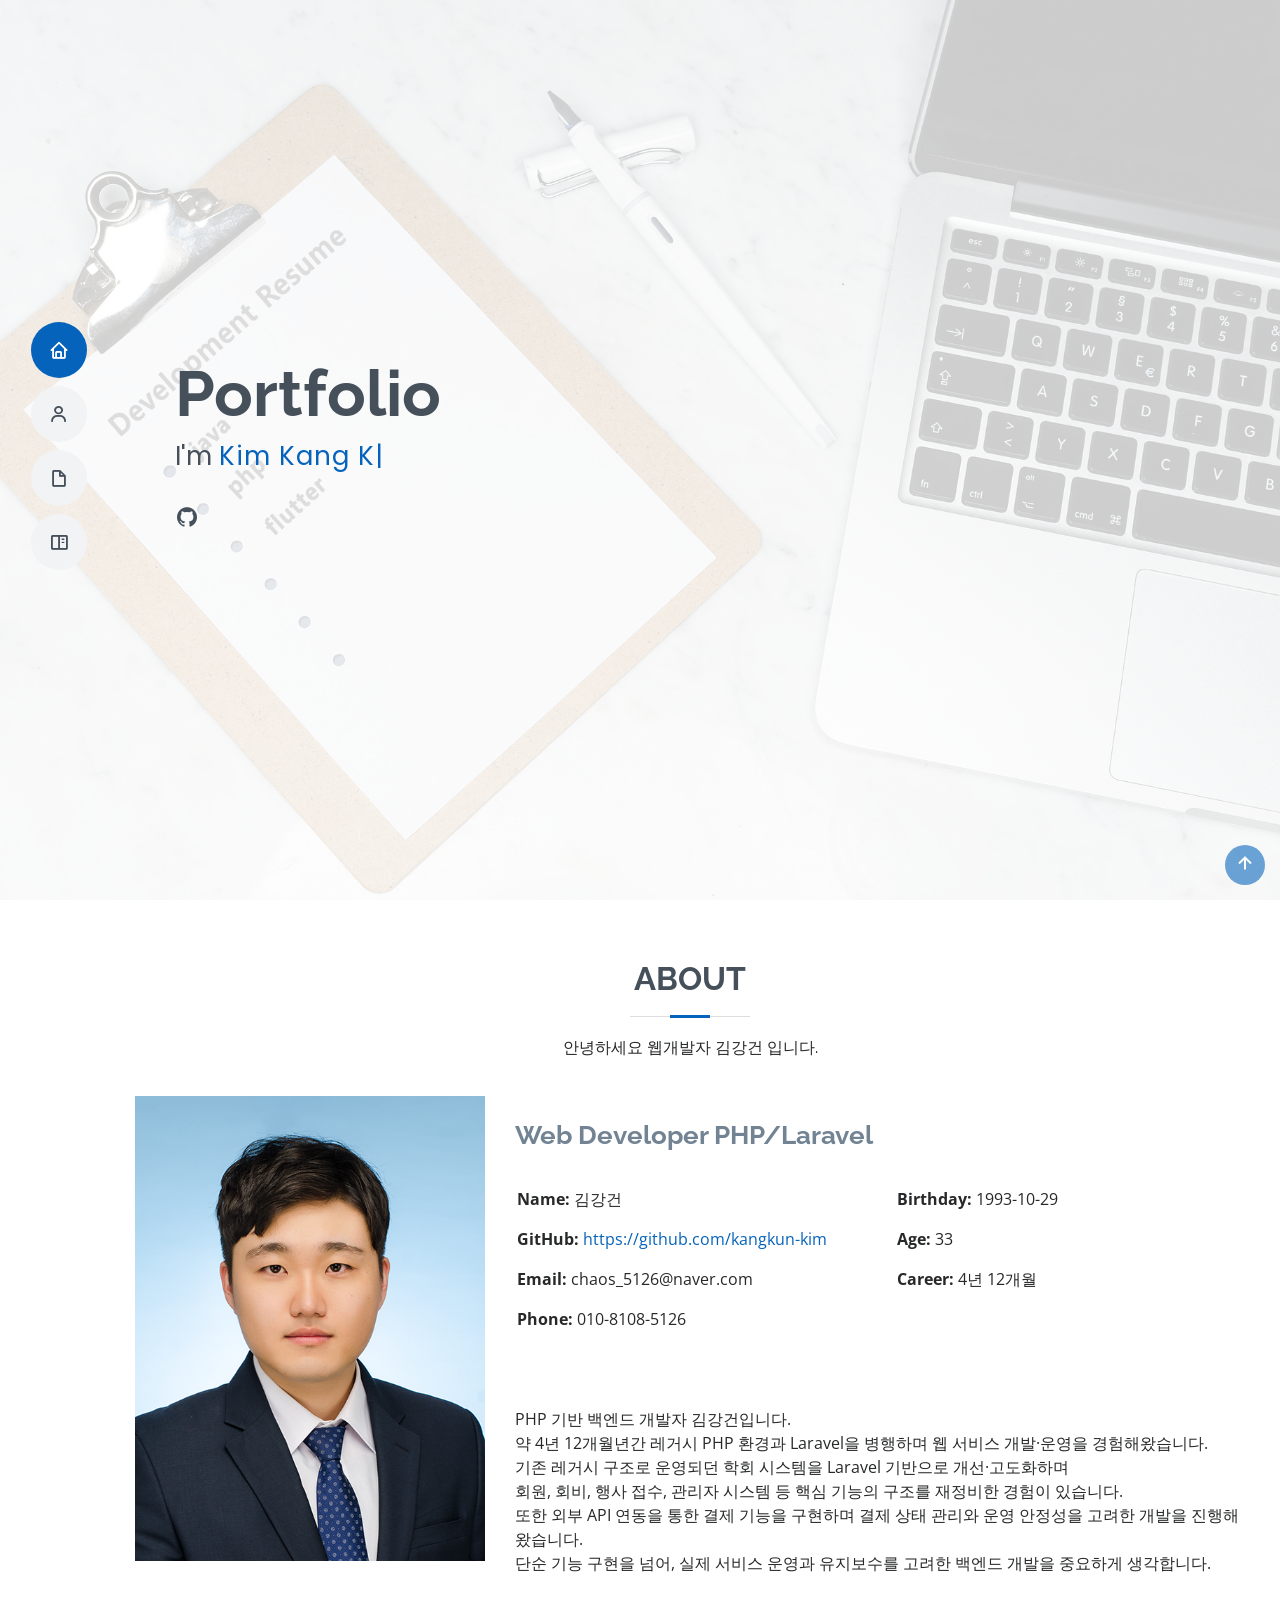
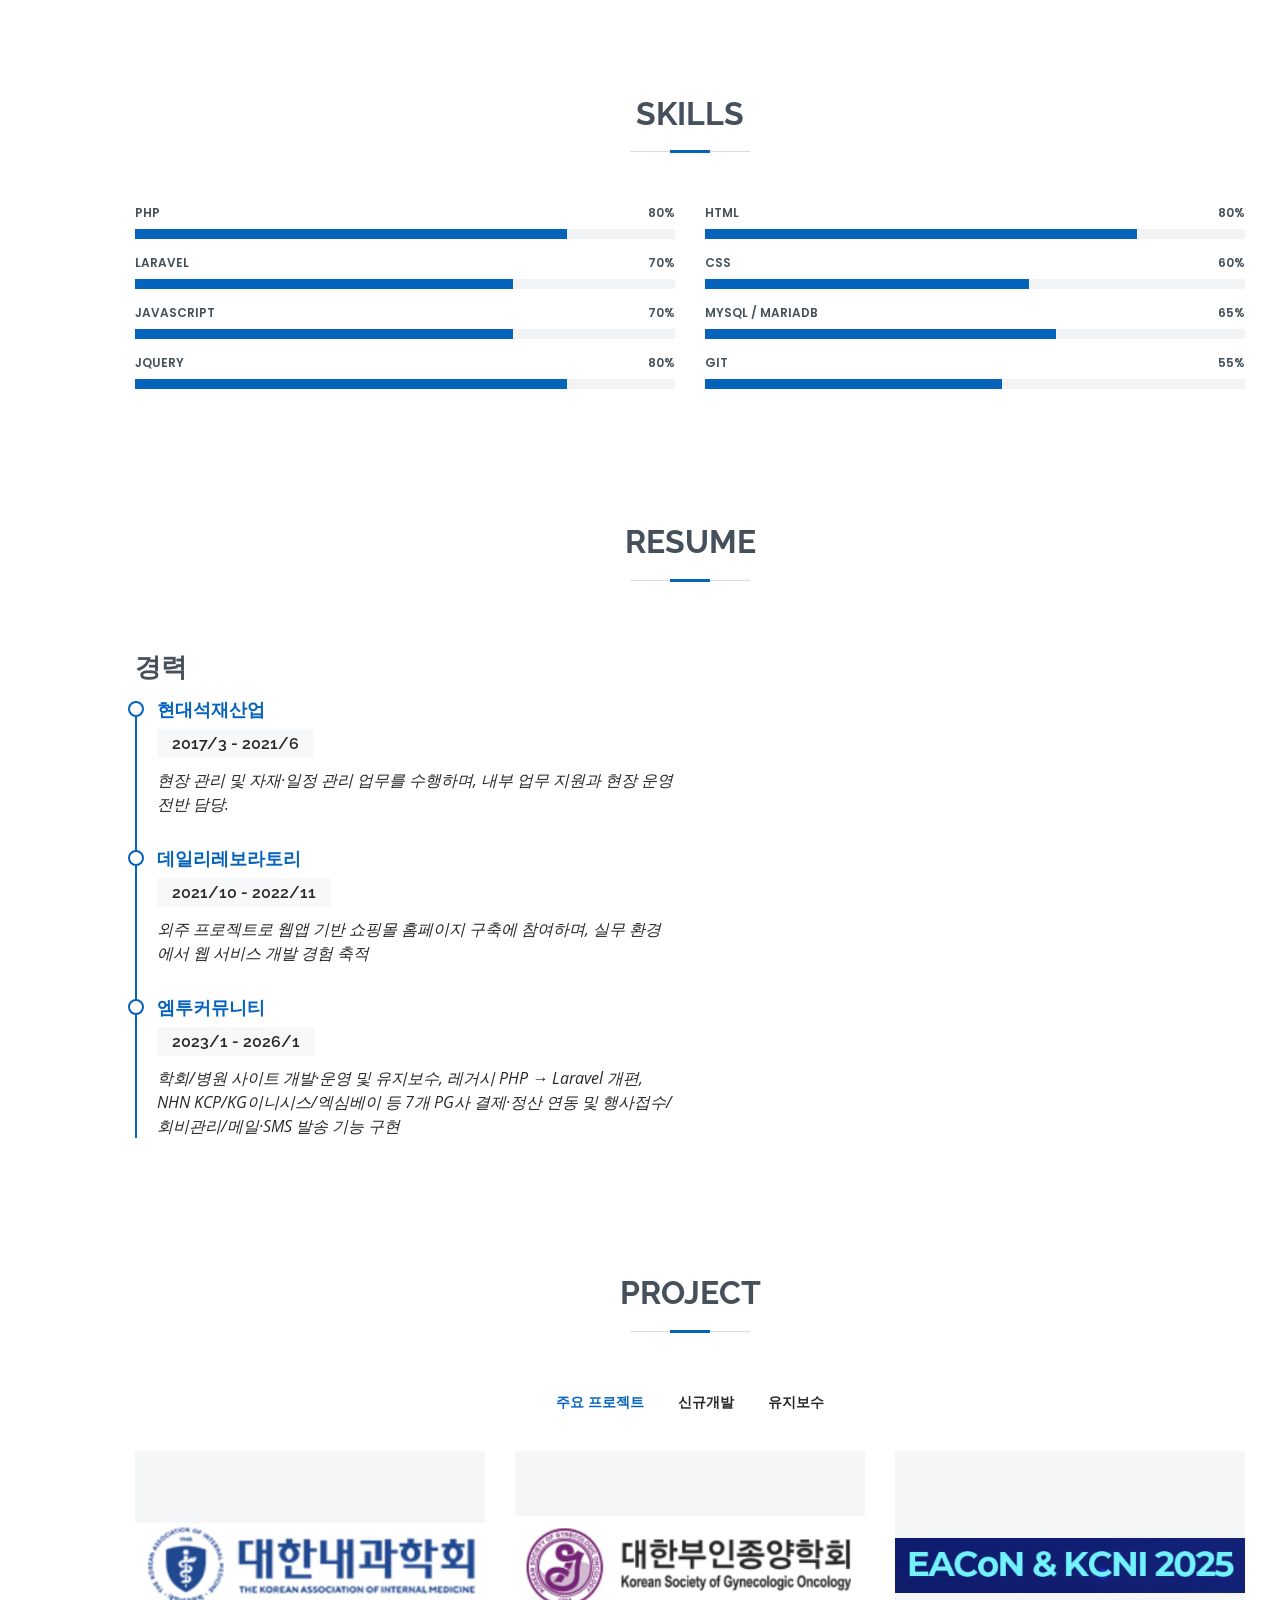
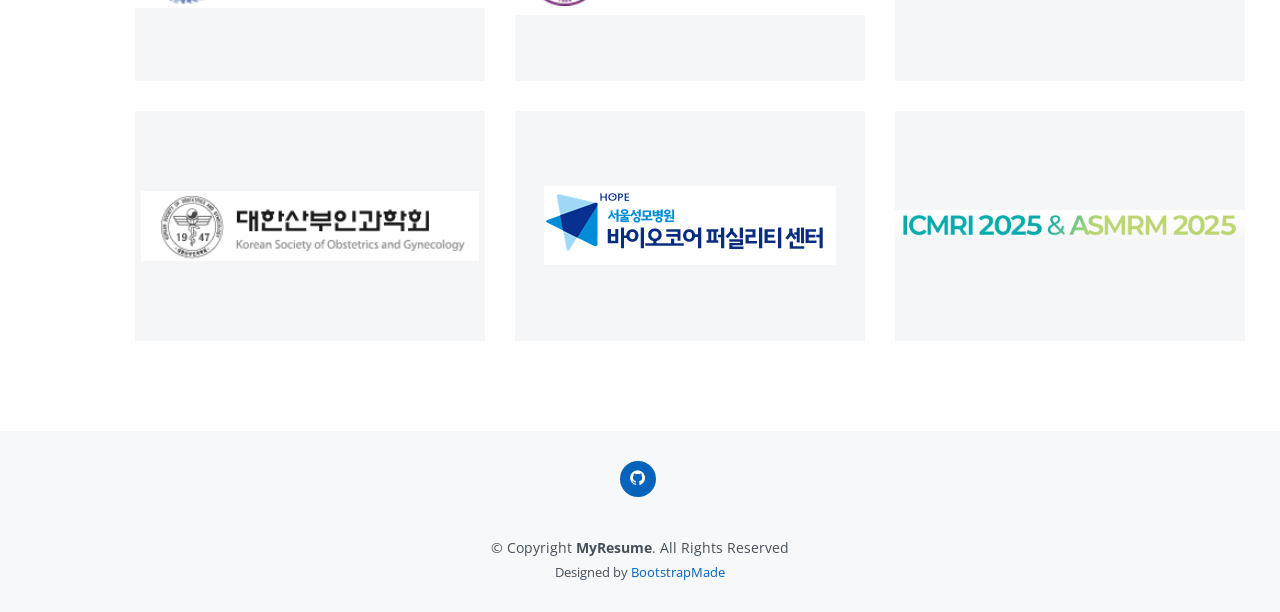
==== commit 24a0ef9b: "최종 포트폴리오 작성" ====
--- a/index.html
+++ b/index.html
@@ -402,7 +402,7 @@
     </div>
     <div class="portfolio-info">
                                 <h4>${project.name}</h4>
-                                <p>${project.category}</p>
+
                                 <div class="portfolio-links">
                                     <a href="./project.html?name=${project.id}"
                                         data-gall="portfolioDetailsGallery" data-vbtype="iframe" class="venobox"
